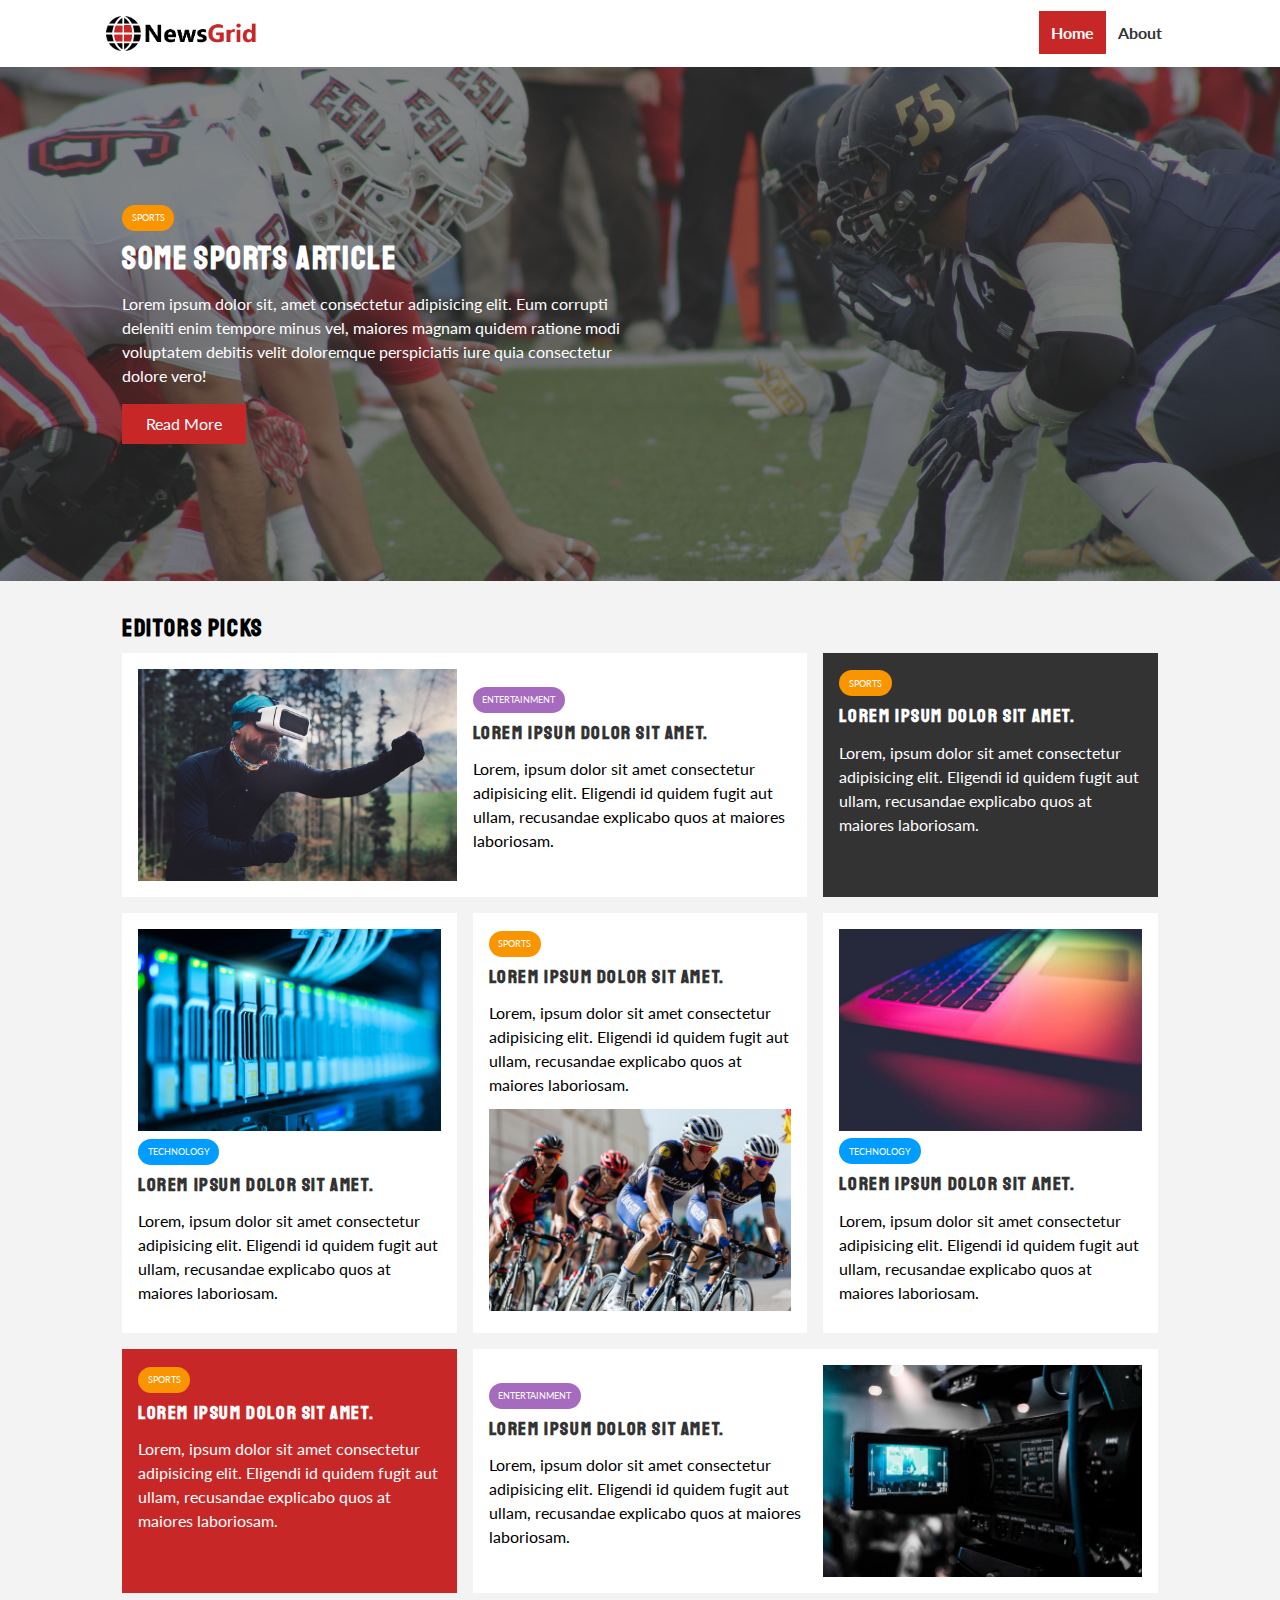
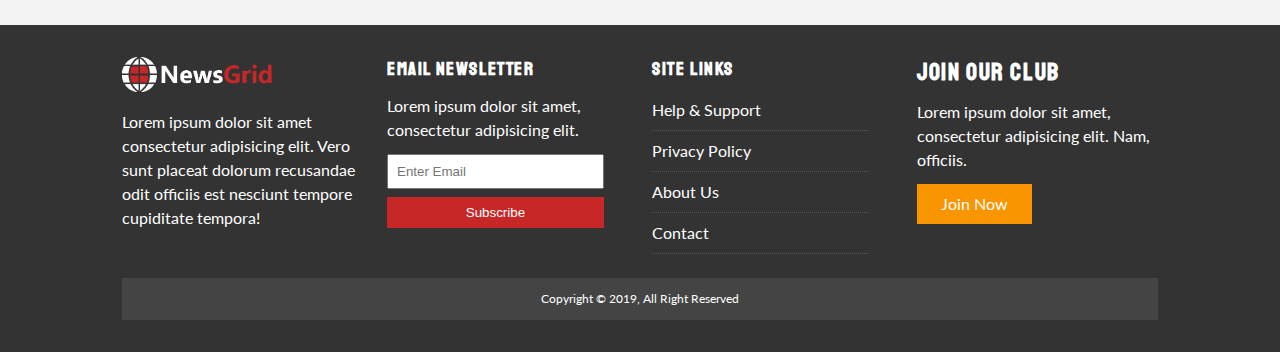
==== index.html @ 940d4fdb "upload" ====
<!DOCTYPE html>
<html lang="en">

<head>
    <meta charset="UTF-8">
    <meta name="viewport" content="width=device-width, initial-scale=1.0">
    <meta http-equiv="X-UA-Compatible" content="ie=edge">

    <link rel="stylesheet" href="https://use.fontawesome.com/releases/v5.7.2/css/all.css"
        integrity="sha384-fnmOCqbTlWIlj8LyTjo7mOUStjsKC4pOpQbqyi7RrhN7udi9RwhKkMHpvLbHG9Sr" crossorigin="anonymous">
    <link href="https://fonts.googleapis.com/css?family=Lato|Staatliches" rel="stylesheet">

    <link rel="stylesheet" href="css/style.css">
    <link rel="stylesheet" media="screen and (max-width: 768px)" href="css/mobile.css">

    <link rel="shortcut icon" type="image/x-icon" href="favicon.ico">
    <title>NewsGrid | Latest News</title>
</head>

<body>

    <nav id="main-nav">
        <div class="container">
            <img src="img/logo.png" alt="NewsGrid" class="logo">
            <div class="social">
                <a href="http://facebook.com" target="_blank"><i class="fab fa-facebook fa-2x"></i></a>
                <a href="http://twitter.com" target="_blank"><i class="fab fa-twitter fa-2x"></i></a>
                <a href="http://instagram.com" target="_blank"><i class="fab fa-instagram fa-2x"></i></a>
                <a href="http://youtube.com" target="_blank"><i class="fab fa-youtube fa-2x"></i></a>
            </div>
            <ul>
                <li><a class="current" href="index.html">Home</a></li>
                <li><a href="about.html">About</a></li>
            </ul>
        </div>
    </nav>

    <!-- Showcase -->
    <header id="showcase">
        <div class="container">
            <div class="showcase-container">
                <div class="showcase-content">
                    <div class="category categroy-sports">Sports</div>
                    <h1>Some Sports Article</h1>
                    <p>Lorem ipsum dolor sit, amet consectetur adipisicing elit. Eum corrupti deleniti enim tempore
                        minus
                        vel, maiores magnam quidem ratione modi voluptatem debitis velit doloremque perspiciatis iure
                        quia
                        consectetur dolore vero!</p>
                    <a href="article.html" class="btn btn-primary">Read More</a>
                </div>
            </div>
        </div>
    </header>

    <!-- Home Articles -->
    <section id="home-articles" class="py-2">
        <div class="container">
            <h2>Editors Picks</h2>
            <div class="articles-container">
                <article class="card">
                    <img src="img/articles/ent1.jpg" alt="">
                    <div>
                        <div class="category categroy-ent">Entertainment</div>
                        <h3>
                            <a href="article.html">Lorem ipsum dolor sit amet.</a>
                        </h3>
                        <p>Lorem, ipsum dolor sit amet consectetur adipisicing elit. Eligendi id quidem fugit aut ullam,
                            recusandae explicabo quos at maiores laboriosam.</p>
                    </div>
                </article>
                <article class="card bg-dark">
                    <div class="category categroy-sports">Sports</div>
                    <h3>
                        <a href="article.html">Lorem ipsum dolor sit amet.</a>
                    </h3>
                    <p>Lorem, ipsum dolor sit amet consectetur adipisicing elit. Eligendi id quidem fugit aut ullam,
                        recusandae explicabo quos at maiores laboriosam.</p>
                </article>
                <article class="card">
                    <img src="img/articles/tech1.jpg" alt="">
                    <div class="category categroy-tech">Technology</div>
                    <h3>
                        <a href="article.html">Lorem ipsum dolor sit amet.</a>
                    </h3>
                    <p>Lorem, ipsum dolor sit amet consectetur adipisicing elit. Eligendi id quidem fugit aut ullam,
                        recusandae explicabo quos at maiores laboriosam.</p>
                </article>
                <article class="card">
                    <div class="category categroy-sports">Sports</div>
                    <h3>
                        <a href="article.html">Lorem ipsum dolor sit amet.</a>
                    </h3>
                    <p>Lorem, ipsum dolor sit amet consectetur adipisicing elit. Eligendi id quidem fugit aut ullam,
                        recusandae explicabo quos at maiores laboriosam.</p>
                    <img src="img/articles/sports1.jpg" alt="">
                </article>
                <article class="card">
                    <img src="img/articles/tech2.jpg" alt="">
                    <div class="category categroy-tech">Technology</div>
                    <h3>
                        <a href="article.html">Lorem ipsum dolor sit amet.</a>
                    </h3>
                    <p>Lorem, ipsum dolor sit amet consectetur adipisicing elit. Eligendi id quidem fugit aut ullam,
                        recusandae explicabo quos at maiores laboriosam.</p>
                </article>
                <article class="card bg-primary">
                    <div class="category categroy-sports">Sports</div>
                    <h3>
                        <a href="article.html">Lorem ipsum dolor sit amet.</a>
                    </h3>
                    <p>Lorem, ipsum dolor sit amet consectetur adipisicing elit. Eligendi id quidem fugit aut ullam,
                        recusandae explicabo quos at maiores laboriosam.</p>
                </article>
                <article class="card">
                    <div>
                        <div class="category categroy-ent">Entertainment</div>
                        <h3>
                            <a href="article.html">Lorem ipsum dolor sit amet.</a>
                        </h3>
                        <p>Lorem, ipsum dolor sit amet consectetur adipisicing elit. Eligendi id quidem fugit aut ullam,
                            recusandae explicabo quos at maiores laboriosam.</p>
                    </div>
                    <img src="img/articles/ent2.jpg" alt="">
                </article>
            </div>
        </div>
    </section>

    <footer id="main-footer" class="py-2">
        <div class="container footer-container">
            <div>
                <img src="img/logo_light.png" alt="NewsGrid">
                <p>Lorem ipsum dolor sit amet consectetur adipisicing elit. Vero sunt placeat dolorum recusandae odit
                    officiis est nesciunt tempore cupiditate tempora!</p>
            </div>
            <div>
                <h3>Email Newsletter</h3>
                <p>Lorem ipsum dolor sit amet, consectetur adipisicing elit.</p>
                <form>
                    <input type="email" placeholder="Enter Email">
                    <input type="submit" value="Subscribe" class="btn btn-primary">
                </form>
            </div>
            <div>
                <h3>Site Links</h3>
                <ul class="list">
                    <li><a href="#">Help & Support</a></li>
                    <li><a href="#">Privacy Policy</a></li>
                    <li><a href="#">About Us</a></li>
                    <li><a href="#">Contact</a></li>
                </ul>
            </div>
            <div>
                <h2>Join Our Club</h2>
                <p>Lorem ipsum dolor sit amet, consectetur adipisicing elit. Nam, officiis.</p>
                <a href="#" class="btn btn-secondary">Join Now</a>
            </div>
            <div>
                <p>
                    Copyright &copy; 2019, All Right Reserved
                </p>
            </div>
        </div>
    </footer>

</body>

</html>
---- css/style.css ----
:root {
    --primary-color: #c72727;
    --secondary-color: #f99500;
    --light-color: #f3f3f3;
    --dark-color: #333;
    --max-width: 1100px;
}

.category {
    --sports-color: #f99500;
    --ent-color: #a66bbe;
    --tech-color: #009cff;
}

* {
    margin: 0;
    padding: 0;
    box-sizing: border-box;
}

body {
    font-family: 'Lato', sans-serif;
    line-height: 1.5;
    background: var(--light-color);
}

a {
    text-decoration: none;
    color: var(--dark-color);
}

ul {
    list-style: none;
}

p {
    margin: .75rem 0;
}

img {
    width: 100%;
}

h1, h2, h3, h4, h5, h6 {
    font-family: 'Staatliches', cursive;
    margin-bottom: .55rem;
    line-height: 1.3;
    letter-spacing: 0.1rem;
}

/* Utility */
.container {
    max-width: var(--max-width);
    margin: auto;
    padding: 0 2rem;
    overflow: hidden;
}

.category {
    display: inline-block;
    color: #fff;
    font-size: 0.55rem;
    text-transform: uppercase;
    padding: 0.4rem 0.6rem;
    border-radius: 15px;
    margin-bottom: 0.5rem;
}

.categroy-sports { background: var(--sports-color); }
.categroy-tech { background: var(--tech-color); }
.categroy-ent { background: var(--ent-color); }

.btn {
    display: inline-block;
    border: none;
    background: var(--dark-color);
    color: #fff;
    padding: 0.5rem 1.5rem;
}

.btn-light { background: var(--light-color); }
.btn-primary { background: var(--primary-color); }
.btn-secondary { background: var(--secondary-color); }

.btn-block {
    display: block;
    width: 100%;
    text-align: center;
}

.btn:hover {
    opacity: 0.9;
}

.card {
    background: #fff;
    padding: 1rem;
}

.bg-dark {
    background: var(--dark-color);
    color: #fff;
}

.bg-primary {
    background: var(--primary-color);
    color: #fff;
}

.bg-secondary {
    background: var(--secondary-color);
    color: #fff;
}

.bg-dark h1,
.bg-dark h2,
.bg-dark h3,
.bg-dark a,
.bg-primary h1,
.bg-primary h2,
.bg-primary h3,
.bg-primary a,
.bg-secondary h1,
.bg-secondary h2,
.bg-secondary h3,
.bg-secondary a {
    color: #fff;
}


.py-1 { padding: 1.5rem 0 }
.py-2 { padding: 2rem 0 }
.py-3 { padding: 3rem 0 }
.p-1 { padding: 1.5rem }
.p-2 { padding: 2rem }
.p-3 { padding: 3rem }

.l-heading {
    font-size: 2rem;
}

.list li {
    padding: .5rem 0;
    border-bottom: #555 dotted 1px;
    width: 90%;
}

.list li a:hover {
    color: var(--primary-color) !important;
}

/* Inner page grid container */
.page-container {
    display: grid;
    grid-template-columns: 5fr 2fr;
    grid-gap: 1.5rem;
    margin: 2rem 0;
}

.page-container > *:first-child {
    grid-row: 1 / span 3;
}

/* Navbar */
#main-nav {
    background: #fff;
    position: sticky;
    top: 0;
    z-index: 2;
}

#main-nav .container {
    display: grid;
    grid-template-columns: 6fr 3fr 2fr;
    padding: 1rem;
    align-items: center;
}

#main-nav .logo {
    width: 150px;
}

#main-nav ul {
    justify-self: end;
    display: flex;
}

#main-nav ul li a {
    padding: 0.75rem;
    font-weight: bold;
}

#main-nav ul li a.current {
    background: var(--primary-color);
    color: #fff;
}

#main-nav ul li a:hover {
    background: var(--light-color);
    color: var(--dark-color);
}

#main-nav .social {
    justify-self: center;
}

#main-nav .social i {
    color: #777;
    margin-right: .5rem;
}

#main-nav .social i:hover {
    color: var(--primary-color);
}   


/* Showcase */
#showcase {
    color: #fff;
    background: #333;
    padding: 2rem;
    position: relative;
}

#showcase::before {
    content: '';
    background: url("../img/featured.jpg") no-repeat center center/cover;
    position: absolute;
    top: 0;
    left: 0;
    width: 100%;
    height: 100%;
    opacity: 0.4;
}

#showcase .showcase-container {
    display: grid;
    grid-template-columns: repeat(2, 1fr);
    justify-content: center;
    align-items: center;
    height: 50vh;
}

#showcase .showcase-content {
    z-index: 1;
}

#showcase .showcase-content p {
    margin-bottom: 1rem;
}

/* Home Articles */
#home-articles .articles-container {
    display: grid;
    grid-template-columns: repeat(3, 1fr);
    grid-gap: 1rem;
}

#home-articles .articles-container > *:first-child,
#home-articles .articles-container > *:last-child {
    display: grid;
    grid-template-columns: repeat(2, 1fr);
    grid-gap: 1rem;
    grid-column: 1 / span 2;
    align-items: center;
}

#home-articles .articles-container > *:last-child {
    grid-column: 2 / span 2;
}

#article .meta {
    display: flex;
    justify-content: space-between;
    align-items: center;
    padding: 0.5rem;
}

/* Footer */
#main-footer {
    background: var(--dark-color);
    color: #fff;
}

#main-footer img {
    width: 150px;
}

#main-footer .footer-container {
    display: grid;
    grid-template-columns: repeat(4, 1fr);
    grid-gap: 1.5rem;
}

#main-footer a {
    color: #fff;
}

#main-footer .footer-container div:last-child {
    grid-column: 1 / span 4;
    text-align: center;
    font-size: 0.75rem;
    background: #444;
}

#main-footer .footer-container input[type="email"] {
    width: 90%;
    padding: .5rem;
    margin-bottom: 0.5rem;
}

#main-footer .footer-container input[type="submit"] {
    width: 90%;
}
---- css/mobile.css ----
#main-nav .social {
    display: none;
}

#main-nav .container {
    grid-template-columns: 1fr;
    grid-gap: 1.2rem;
}

#main-nav  ul,
#main-nav .logo {
    justify-self: center;
}

#main-nav ul li a {
    padding: 0.5rem;
}

#home-articles .articles-container {
    grid-template-columns: repeat(2, 1fr);
}

#home-articles .articles-container > *:first-child,
#home-articles .articles-container > *:last-child {
    grid-template-columns: 1fr;
    grid-column: 1;
}

@media(max-width: 600px) {
    #showcase .showcase-container,
    #home-articles .articles-container,
    #main-footer .footer-container {
        grid-template-columns: 1fr;

    }

    #main-footer .footer-container div:last-child {
        grid-column: 1;
    }

    #main-footer .footer-container > *:first-child,
    #main-footer .footer-container > *:nth-child(2) {
        border-bottom: #444 dotted 1px;
        padding-bottom: 1rem;
    }

    .page-container {
        grid-template-columns: 1fr;
        text-align: center;
    }

    .page-container > *:first-child {
        grid-row: 1;
    }

    p {
        font-size: 0.9rem;
    }
}
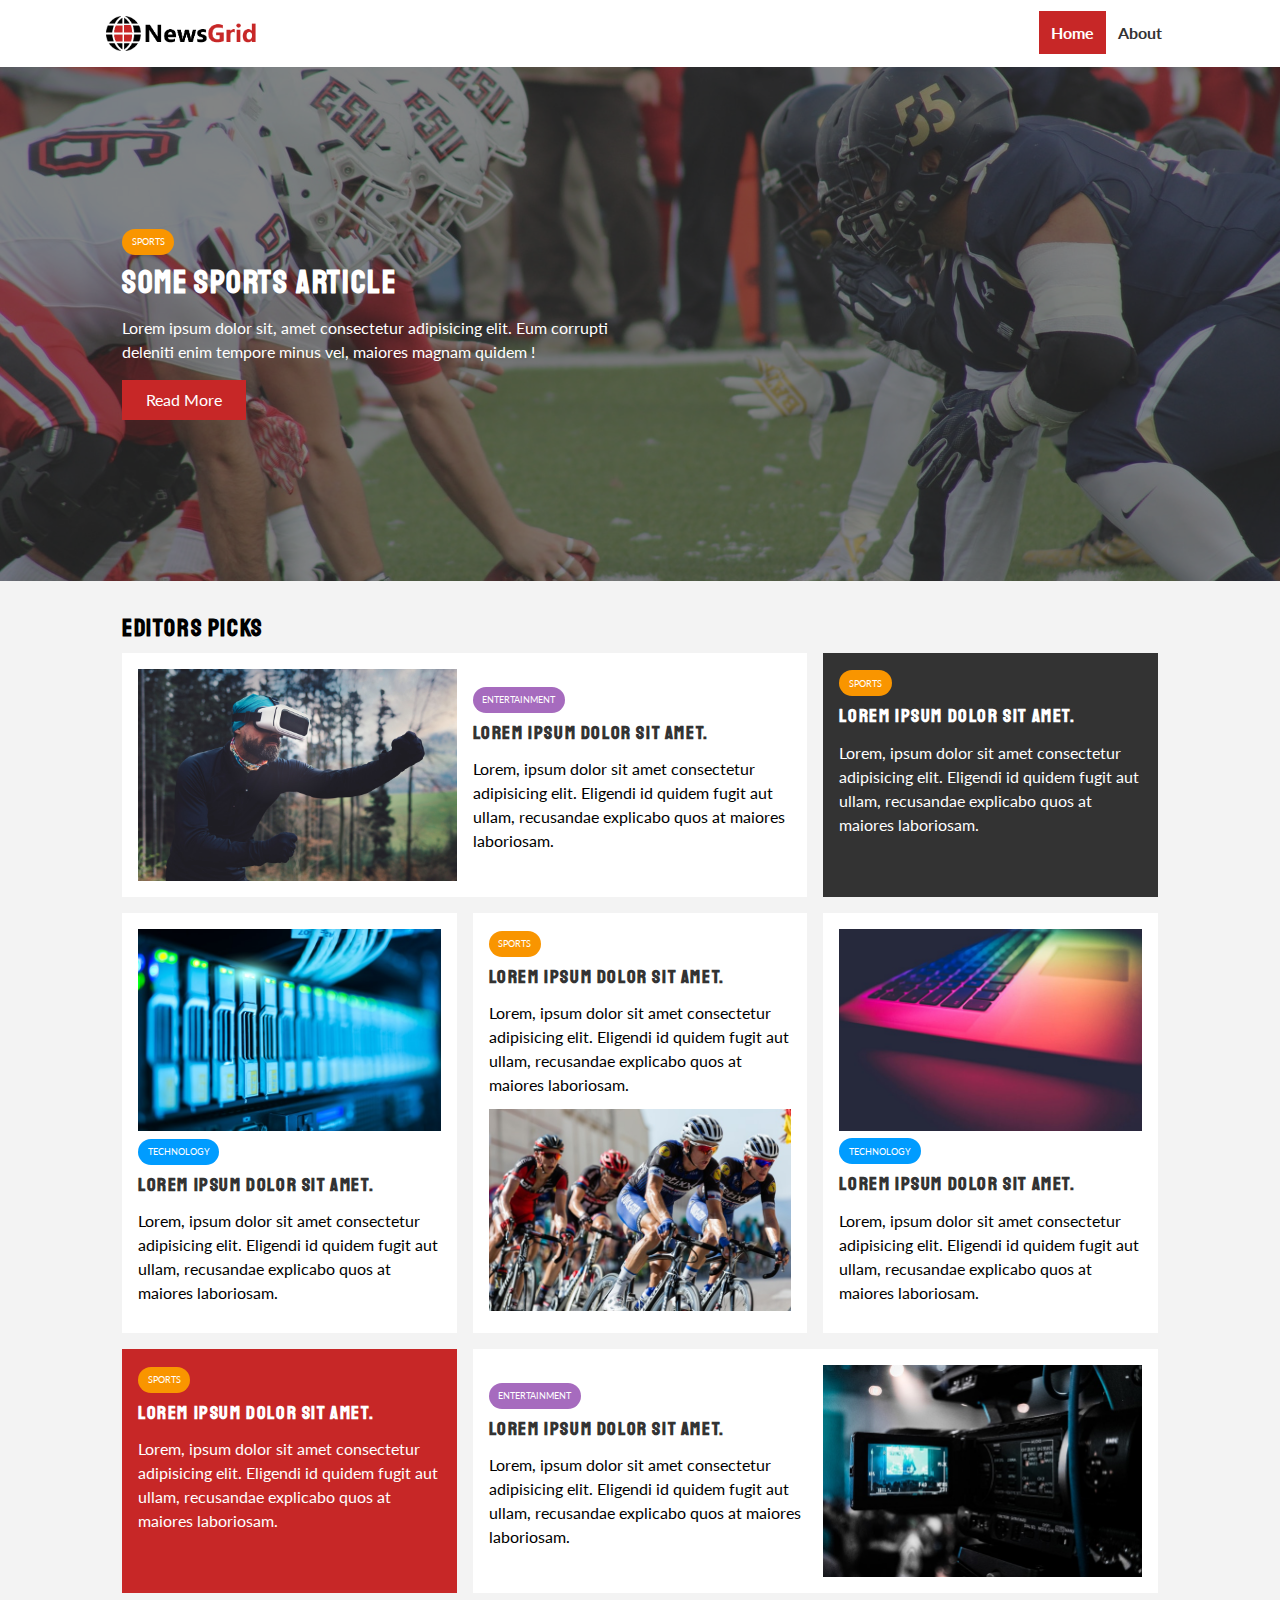
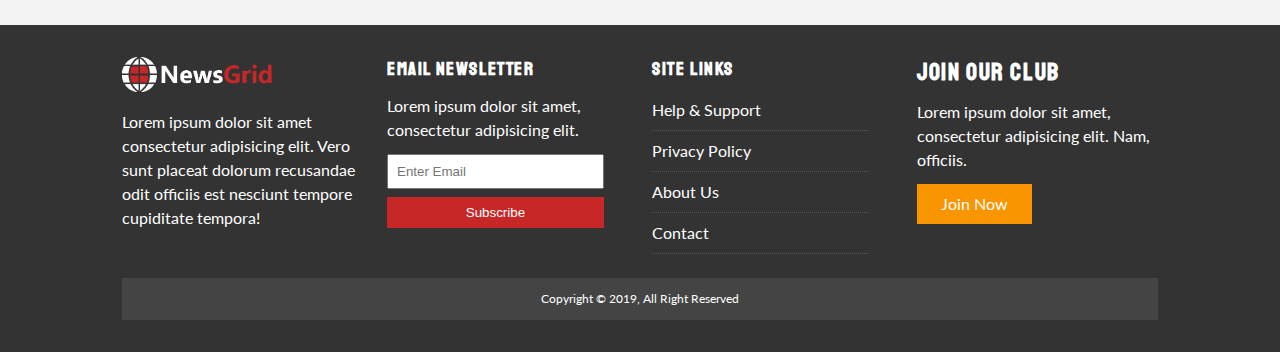
==== commit 2c43aebd: "Update index.html" ====
--- a/index.html
+++ b/index.html
@@ -44,9 +44,7 @@
                     <h1>Some Sports Article</h1>
                     <p>Lorem ipsum dolor sit, amet consectetur adipisicing elit. Eum corrupti deleniti enim tempore
                         minus
-                        vel, maiores magnam quidem ratione modi voluptatem debitis velit doloremque perspiciatis iure
-                        quia
-                        consectetur dolore vero!</p>
+                        vel, maiores magnam quidem !</p>
                     <a href="article.html" class="btn btn-primary">Read More</a>
                 </div>
             </div>
@@ -137,8 +135,8 @@
             <div>
                 <h3>Email Newsletter</h3>
                 <p>Lorem ipsum dolor sit amet, consectetur adipisicing elit.</p>
-                <form>
-                    <input type="email" placeholder="Enter Email">
+                <form name="contact" method="POST" data-netlify="true">
+                    <input type="email" name="email" placeholder="Enter Email">
                     <input type="submit" value="Subscribe" class="btn btn-primary">
                 </form>
             </div>
@@ -166,4 +164,4 @@
 
 </body>
 
-</html>+</html>
